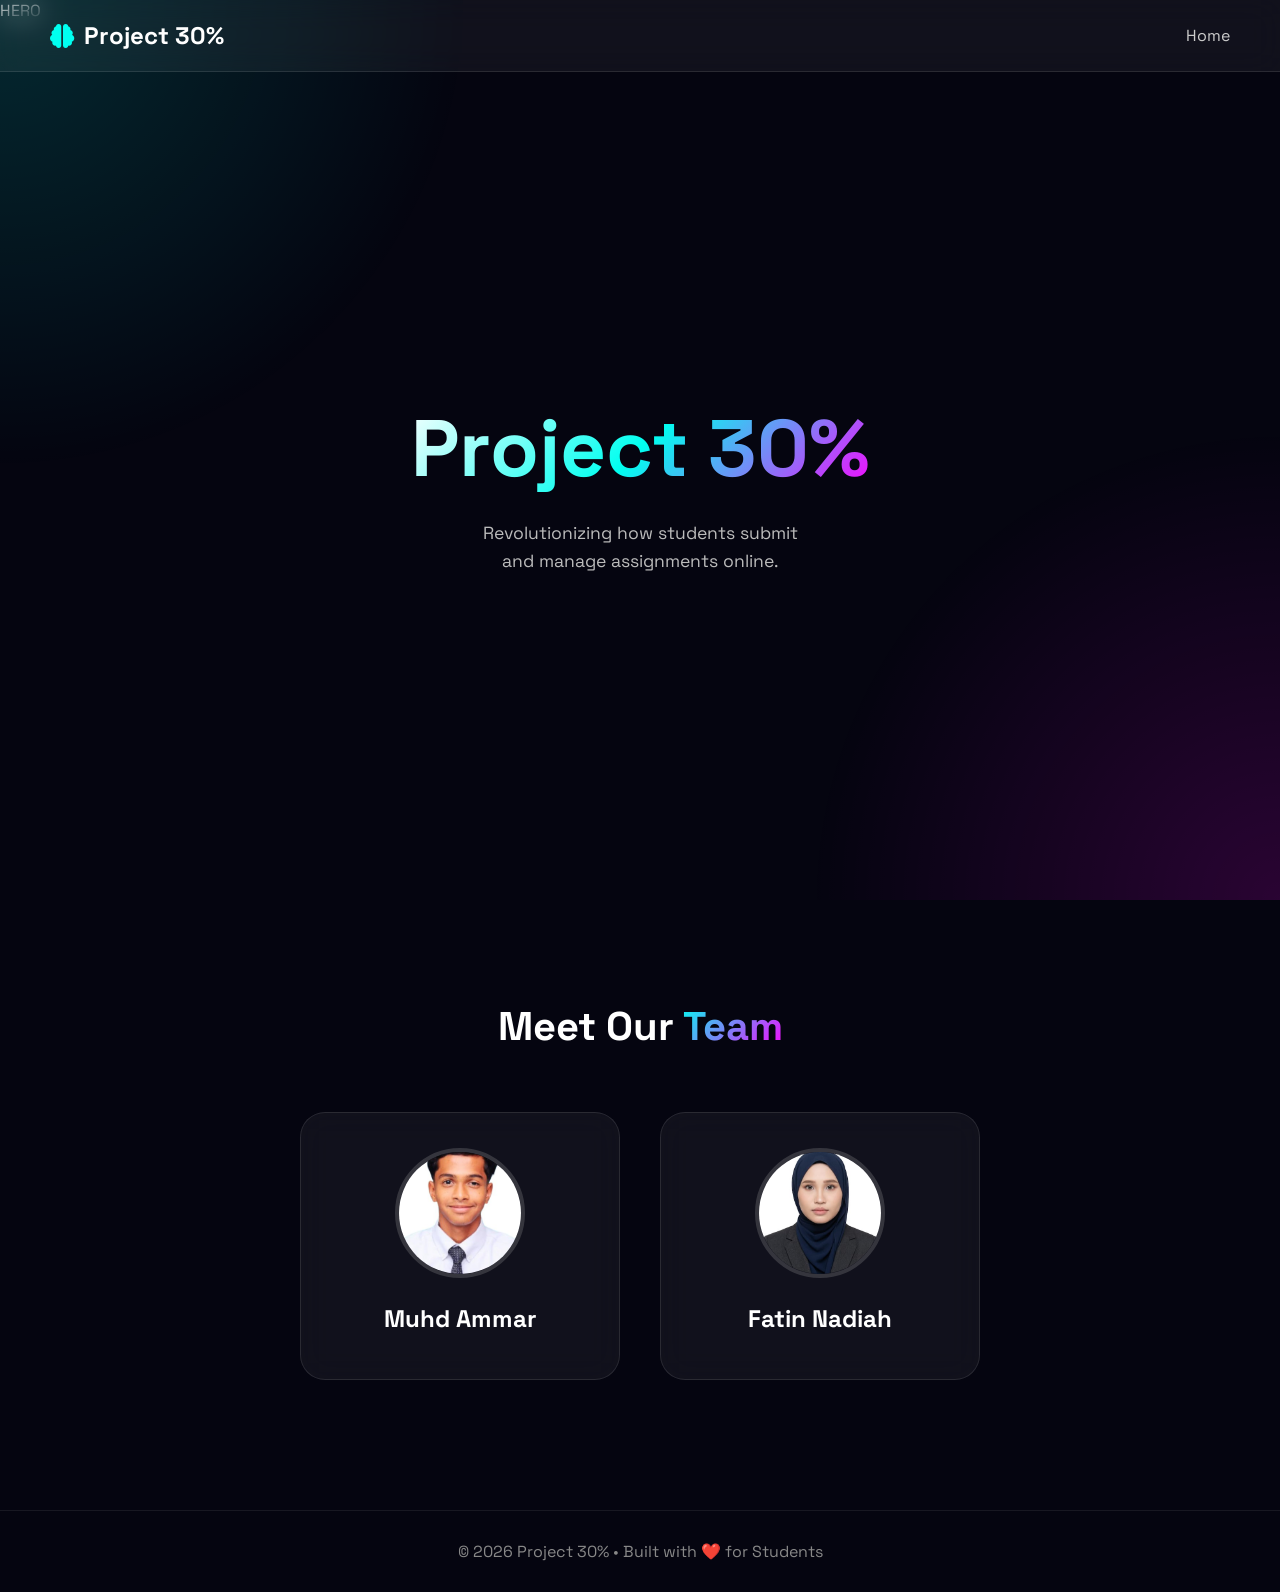
==== index.html @ 2ca09724 "Add files via upload" ====
<!DOCTYPE html>
<html lang="en">
<head>
    <meta charset="UTF-8" />
    <meta name="viewport" content="width=device-width, initial-scale=1.0"/>
    <title>JobSheet AI</title>

    <!-- CSS -->
    <link rel="stylesheet" href="style.css">

    <!-- Font Awesome -->
    <link rel="stylesheet" href="https://cdnjs.cloudflare.com/ajax/libs/font-awesome/6.4.0/css/all.min.css"/>

    <!-- Google Font -->
    <link href="https://fonts.googleapis.com/css2?family=Space+Grotesk:wght@300;400;500;600;700&display=swap" rel="stylesheet"/>
</head>

<body>

    <!-- NAVBAR -->

    <nav>
        <div class="nav-container">

            <div class="logo">
                <i class="fas fa-brain"></i>
                <span>Project 30%</span>
            </div>

            <div class="nav-links">
                <a href="#">Home</a>
                <!-- <a href="#">About</a>
                <a href="#">Team</a>
                <a href="#">Contact</a> -->
            </div>

        </div>
    </nav>

    HERO

    <section class="hero">

        <!-- <div class="badge">
            <i class="fas fa-robot"></i>
            AI Powered Assignment System
        </div>  -->

        <h1>Project 30%</h1>

        <p>
            Revolutionizing how students submit <br>
            and manage assignments online.
        </p>

        <!-- <div class="btn-group">
            <button class="btn btn-primary">
                <i class="fas fa-upload"></i>
                Submit Now
            </button>

            <button class="btn btn-secondary">
                <i class="fas fa-play"></i>
                Watch Demo
            </button>
        </div> -->

    </section>

    <!-- TEAM -->

    <section class="team-section">

        <h2 class="section-title">
            Meet Our <span class="gradient-text">Team</span>
        </h2>

        <div class="team-grid">

            <!-- CARD 1 -->

            <div class="team-card">

                <img src="photo_2026-05-17_21-55-35.jpg" class="profile-img">

                <h3>Muhd Ammar</h3>

                <!-- <p>AI Developer & Backend Engineer</p> -->

                <!-- <div class="social-icons">
                    <a href="#"><i class="fab fa-github"></i></a>
                    <a href="#"><i class="fab fa-linkedin"></i></a>
                    <a href="#"><i class="fab fa-twitter"></i></a>
                </div> -->

            </div>

            <!-- CARD 2 -->

            <div class="team-card">

                <img src="fatin.jpeg" class="profile-img">

                <h3>Fatin Nadiah</h3>

                <!-- <p>Frontend Developer & UI Designer</p> -->

                 <!-- <div class="social-icons">
                     <a href="#"><i class="fab fa-github"></i></a>
                    <a href="#"><i class="fab fa-linkedin"></i></a> 
                    <a href="#"><i class="fab fa-instagram"></i></a>
                </div>  -->

            </div>

        </div>

    </section>

    <!-- FOOTER -->

    <footer>
        © 2026 Project 30% • Built with ❤️ for Students
    </footer>

</body>
</html>
---- style.css ----
/* ================= RESET ================= */

*{
    margin:0;
    padding:0;
    box-sizing:border-box;
}

:root{
    --primary:#00fff0;
    --secondary:#ff00ff;
    --dark:#050510;
}

body{
    font-family:'Space Grotesk', sans-serif;
    background:var(--dark);
    color:white;
    overflow-x:hidden;
}

/* ================= BACKGROUND ================= */

body::before{
    content:'';
    position:fixed;
    inset:0;
    background:
    radial-gradient(circle at top left, rgba(0,255,240,0.15), transparent 30%),
    radial-gradient(circle at bottom right, rgba(255,0,255,0.15), transparent 30%);
    z-index:-1;
}

/* ================= NAVBAR ================= */

nav{
    width:100%;
    padding:20px 50px;
    position:fixed;
    top:0;
    left:0;
    z-index:100;
    backdrop-filter:blur(15px);
    background:rgba(255,255,255,0.05);
    border-bottom:1px solid rgba(255,255,255,0.1);
}

.nav-container{
    display:flex;
    justify-content:space-between;
    align-items:center;
}

.logo{
    font-size:1.5rem;
    font-weight:700;
    display:flex;
    align-items:center;
    gap:10px;
}

.logo i{
    color:var(--primary);
}

.nav-links{
    display:flex;
    gap:30px;
}

.nav-links a{
    color:#ccc;
    text-decoration:none;
    transition:0.3s;
}

.nav-links a:hover{
    color:var(--primary);
}

/* ================= HERO ================= */

.hero{
    min-height:100vh;
    display:flex;
    flex-direction:column;
    justify-content:center;
    align-items:center;
    text-align:center;
    padding:120px 20px 50px;
}

.badge{
    padding:10px 20px;
    border-radius:50px;
    background:rgba(0,255,240,0.1);
    border:1px solid rgba(0,255,240,0.3);
    margin-bottom:30px;
    font-size:0.9rem;
}

.hero h1{
    font-size:5rem;
    font-weight:800;
    background:linear-gradient(135deg,#fff,var(--primary),var(--secondary));
    -webkit-background-clip:text;
    -webkit-text-fill-color:transparent;
    margin-bottom:20px;
}

.hero p{
    font-size:1.1rem;
    color:#bbb;
    line-height:1.6;
    margin-bottom:40px;
}

/* ================= BUTTONS ================= */

.btn-group{
    display:flex;
    gap:20px;
    flex-wrap:wrap;
    justify-content:center;
}

.btn{
    padding:15px 35px;
    border:none;
    border-radius:50px;
    cursor:pointer;
    font-weight:600;
    transition:0.3s;
    font-family:inherit;
}

.btn-primary{
    background:linear-gradient(135deg,var(--primary),#00aaff);
    color:black;
}

.btn-primary:hover{
    transform:translateY(-5px);
    box-shadow:0 0 25px rgba(0,255,240,0.4);
}

.btn-secondary{
    background:rgba(255,255,255,0.08);
    color:white;
    border:1px solid rgba(255,255,255,0.1);
    backdrop-filter:blur(10px);
}

.btn-secondary:hover{
    transform:translateY(-5px);
    background:rgba(255,255,255,0.15);
}

/* ================= TEAM SECTION ================= */

.team-section{
    padding:80px 20px;
    max-width:1200px;
    margin:auto;
}

.section-title{
    text-align:center;
    font-size:2.5rem;
    margin-bottom:60px;
}

.gradient-text{
    background:linear-gradient(135deg,var(--primary),var(--secondary));
    -webkit-background-clip:text;
    -webkit-text-fill-color:transparent;
}

/* ================= CARDS ================= */

.team-grid{
    display:flex;
    justify-content:center;
    gap:40px;
    flex-wrap:wrap;
}

.team-card{
    width:320px;
    padding:35px;
    border-radius:25px;
    text-align:center;

    background:rgba(255,255,255,0.05);
    backdrop-filter:blur(15px);

    border:1px solid rgba(255,255,255,0.1);

    transition:0.4s;
}

.team-card:hover{
    transform:translateY(-10px);
    border-color:var(--primary);
    box-shadow:0 0 30px rgba(0,255,240,0.2);
}

.profile-img{
    width:130px;
    height:130px;
    border-radius:50%;
    object-fit:cover;
    margin-bottom:20px;
    border:4px solid rgba(255,255,255,0.15);
    transition:0.4s;
}

.team-card:hover .profile-img{
    transform:scale(1.08);
    border-color:var(--primary);
    box-shadow:0 0 25px rgba(0,255,240,0.5);
}

.team-card h3{
    font-size:1.5rem;
    margin-bottom:10px;
}

.team-card p{
    color:#bbb;
    margin-bottom:20px;
}

.social-icons{
    display:flex;
    justify-content:center;
    gap:15px;
}

.social-icons a{
    width:40px;
    height:40px;
    display:flex;
    align-items:center;
    justify-content:center;
    border-radius:50%;
    background:rgba(255,255,255,0.08);
    color:white;
    transition:0.3s;
    text-decoration:none;
}

.social-icons a:hover{
    background:var(--primary);
    color:black;
    transform:translateY(-3px);
}

/* ================= FOOTER ================= */

footer{
    padding:30px;
    text-align:center;
    color:#888;
    border-top:1px solid rgba(255,255,255,0.08);
    margin-top:50px;
}

/* ================= RESPONSIVE ================= */

@media(max-width:768px){

    nav{
        padding:20px;
    }

    .hero h1{
        font-size:3rem;
    }

    .section-title{
        font-size:2rem;
    }

    .team-card{
        width:100%;
        max-width:350px;
    }

}
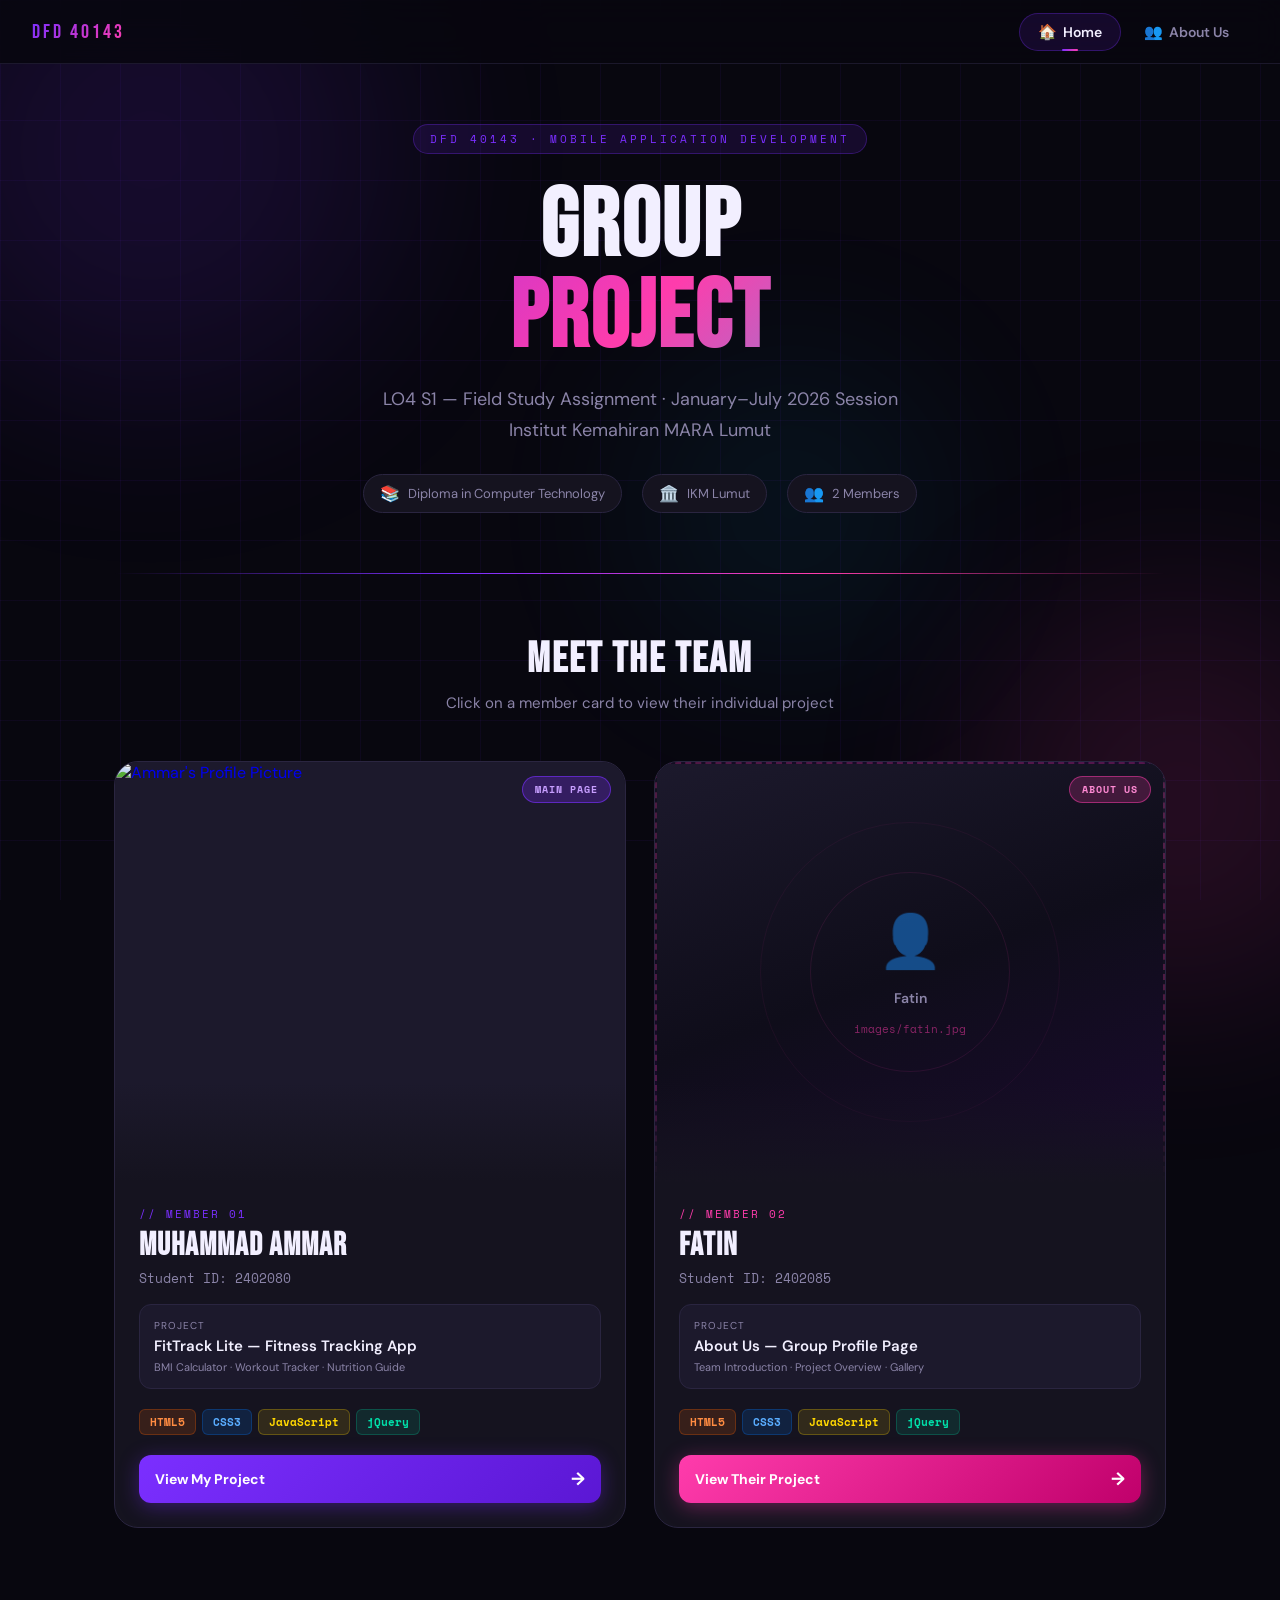
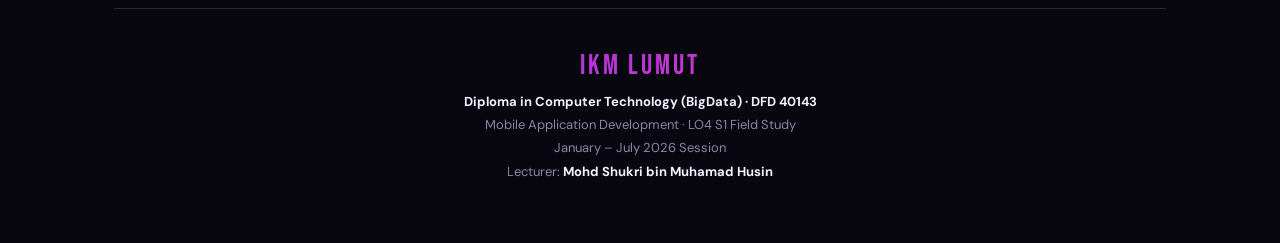
==== commit 0334b080: "fix" ====
--- a/index.html
+++ b/index.html
@@ -1,127 +1,527 @@
 <!DOCTYPE html>
 <html lang="en">
 <head>
-    <meta charset="UTF-8" />
-    <meta name="viewport" content="width=device-width, initial-scale=1.0"/>
-    <title>JobSheet AI</title>
-
-    <!-- CSS -->
-    <link rel="stylesheet" href="style.css">
-
-    <!-- Font Awesome -->
-    <link rel="stylesheet" href="https://cdnjs.cloudflare.com/ajax/libs/font-awesome/6.4.0/css/all.min.css"/>
-
-    <!-- Google Font -->
-    <link href="https://fonts.googleapis.com/css2?family=Space+Grotesk:wght@300;400;500;600;700&display=swap" rel="stylesheet"/>
+  <meta charset="UTF-8"/>
+  <meta name="viewport" content="width=device-width, initial-scale=1.0"/>
+  <title>Mobile App Development — Group Project</title>
+
+  <link rel="preconnect" href="https://fonts.googleapis.com"/>
+  <link href="https://fonts.googleapis.com/css2?family=Bebas+Neue&family=DM+Sans:ital,wght@0,300;0,400;0,500;0,600;0,700;1,400&family=Space+Mono:wght@400;700&display=swap" rel="stylesheet"/>
+  <script src="https://code.jquery.com/jquery-3.7.1.min.js"></script>
+
+  <style>
+    :root {
+      --black   : #08070F;
+      --dark    : #0F0D1A;
+      --card    : #15131F;
+      --card2   : #1C192C;
+      --purple  : #7B2FFF;
+      --purple2 : #5B17D4;
+      --accent  : #FF3CAC;
+      --gold    : #FFD700;
+      --cyan    : #00D4FF;
+      --green   : #00FF94;
+      --text    : #F2EFFF;
+      --sub     : #8B84A8;
+      --border  : #2A2540;
+    }
+
+    *, *::before, *::after { box-sizing: border-box; margin: 0; padding: 0; }
+    html { font-size: 16px; scroll-behavior: smooth; }
+    body {
+      font-family: 'DM Sans', sans-serif;
+      background: var(--black);
+      color: var(--text);
+      min-height: 100vh;
+      overflow-x: hidden;
+    }
+
+    /* Animated background grid */
+    .bg-grid {
+      position: fixed; inset: 0; z-index: 0;
+      background-image:
+        linear-gradient(rgba(123,47,255,0.06) 1px, transparent 1px),
+        linear-gradient(90deg, rgba(123,47,255,0.06) 1px, transparent 1px);
+      background-size: 60px 60px;
+      animation: gridShift 20s linear infinite;
+    }
+    @keyframes gridShift { from{background-position:0 0} to{background-position:60px 60px} }
+
+    .orb { position:fixed; border-radius:50%; filter:blur(100px); opacity:0.12; animation:float 8s ease-in-out infinite; z-index:0; pointer-events:none; }
+    .orb-1 { width:500px; height:500px; background:var(--purple); top:-100px; left:-100px; }
+    .orb-2 { width:400px; height:400px; background:var(--accent);  bottom:-100px; right:-100px; animation-delay:4s; }
+    .orb-3 { width:300px; height:300px; background:var(--cyan);    top:40%; left:50%; animation-delay:2s; opacity:0.07; }
+    @keyframes float { 0%,100%{transform:translateY(0) scale(1)} 50%{transform:translateY(-30px) scale(1.05)} }
+
+    .wrapper { position:relative; z-index:1; max-width:1100px; margin:0 auto; padding:0 24px; }
+
+    /* Header */
+    header { position:relative; z-index:1; text-align:center; padding:80px 24px 60px; }
+    .header-tag {
+      display:inline-block; font-family:'Space Mono',monospace;
+      font-size:11px; letter-spacing:3px; text-transform:uppercase;
+      color:var(--purple); background:rgba(123,47,255,0.12);
+      border:1px solid rgba(123,47,255,0.3); border-radius:99px;
+      padding:6px 16px; margin-bottom:28px;
+      animation:tagIn 0.6s ease both;
+    }
+    @keyframes tagIn { from{opacity:0;transform:translateY(-10px)} to{opacity:1;transform:translateY(0)} }
+
+    .hero-title {
+      font-family:'Bebas Neue',sans-serif;
+      font-size:clamp(48px,9vw,96px); line-height:0.95;
+      letter-spacing:2px; margin-bottom:20px;
+      animation:titleIn 0.8s cubic-bezier(0.16,1,0.3,1) 0.1s both;
+    }
+    @keyframes titleIn { from{opacity:0;transform:translateY(30px)} to{opacity:1;transform:translateY(0)} }
+    .hero-title .line-1 { display:block; color:var(--text); }
+    .hero-title .line-2 {
+      display:block;
+      background:linear-gradient(135deg,var(--purple),var(--accent),var(--cyan));
+      -webkit-background-clip:text; -webkit-text-fill-color:transparent; background-clip:text;
+      animation:gradientShift 4s ease-in-out infinite alternate;
+    }
+    @keyframes gradientShift { from{filter:hue-rotate(0deg)} to{filter:hue-rotate(30deg)} }
+
+    .hero-sub {
+      font-size:clamp(15px,2vw,18px); color:var(--sub);
+      max-width:560px; margin:0 auto 16px; line-height:1.7;
+      animation:subIn 0.8s ease 0.3s both;
+    }
+    @keyframes subIn { from{opacity:0;transform:translateY(16px)} to{opacity:1;transform:translateY(0)} }
+
+    .hero-meta { display:flex; justify-content:center; gap:20px; flex-wrap:wrap; margin-top:28px; animation:subIn 0.8s ease 0.5s both; }
+    .meta-chip { display:flex; align-items:center; gap:8px; background:var(--card); border:1px solid var(--border); border-radius:99px; padding:8px 16px; font-size:13px; color:var(--sub); }
+    .meta-chip span { font-size:16px; }
+
+    .divider { width:100%; height:1px; background:linear-gradient(90deg,transparent,var(--purple),var(--accent),transparent); margin:0 auto 60px; animation:subIn 0.8s ease 0.6s both; }
+
+    .section-label { text-align:center; margin-bottom:48px; animation:subIn 0.8s ease 0.7s both; }
+    .section-label h2 { font-family:'Bebas Neue',sans-serif; font-size:clamp(28px,5vw,42px); letter-spacing:2px; color:var(--text); margin-bottom:8px; }
+    .section-label p  { font-size:15px; color:var(--sub); }
+
+    /* Cards grid */
+    .members-grid { display:grid; grid-template-columns:repeat(auto-fit,minmax(300px,1fr)); gap:28px; margin-bottom:80px; }
+
+    /* Member card */
+    .member-card {
+      position:relative; background:var(--card); border:1px solid var(--border);
+      border-radius:24px; overflow:hidden; cursor:pointer; text-decoration:none;
+      display:block;
+      transition:transform 0.4s cubic-bezier(0.34,1.56,0.64,1), border-color 0.3s, box-shadow 0.3s;
+      animation:cardIn 0.8s cubic-bezier(0.16,1,0.3,1) both;
+    }
+    .member-card:nth-child(1) { animation-delay:0.8s; }
+    .member-card:nth-child(2) { animation-delay:1.0s; }
+    @keyframes cardIn { from{opacity:0;transform:translateY(40px) scale(0.95)} to{opacity:1;transform:translateY(0) scale(1)} }
+
+    .member-card:hover { transform:translateY(-8px) scale(1.01); border-color:var(--purple); box-shadow:0 20px 60px rgba(123,47,255,0.25); }
+    .member-card:nth-child(2):hover { border-color:var(--accent); box-shadow:0 20px 60px rgba(255,60,172,0.25); }
+
+    .card-glow { position:absolute; top:0; left:0; right:0; height:3px; background:linear-gradient(90deg,var(--purple),var(--cyan)); opacity:0; transition:opacity 0.3s; }
+    .member-card:nth-child(2) .card-glow { background:linear-gradient(90deg,var(--accent),var(--gold)); }
+    .member-card:hover .card-glow { opacity:1; }
+
+    /* ============================================
+       PHOTO SECTION — STATIC IMAGE
+       Letak gambar dalam folder images/
+       Nama fail: images/ammar.jpg dan images/fatin.jpg
+    ============================================ */
+    .card-photo-wrap {
+      position:relative; width:100%; height:420px;
+      overflow:hidden; background:var(--card2);
+    }
+
+    /* Gambar sebenar — tunjuk badan penuh */
+    .card-photo {
+      width:100%; height:100%;
+      object-fit:cover;
+      object-position:center 15%;  /* fokus badan — bukan muka je */
+      display:block;
+      transition:transform 0.5s ease;
+    }
+    .member-card:hover .card-photo { transform:scale(1.04); }
+
+    /* Placeholder — muncul bila gambar tak jumpa */
+    .card-photo-placeholder {
+      width:100%; height:100%;
+      display:flex; flex-direction:column; align-items:center; justify-content:center; gap:14px;
+      background: linear-gradient(160deg, #1C192C 0%, #0F0D1A 50%, #1a0a2e 100%);
+      border: 2px dashed rgba(255,60,172,0.25);
+      position: relative;
+      overflow: hidden;
+    }
+    /* Decorative rings behind placeholder */
+    .card-photo-placeholder::before {
+      content: '';
+      position: absolute;
+      width: 200px; height: 200px;
+      border-radius: 50%;
+      border: 1px solid rgba(255,60,172,0.1);
+      top: 50%; left: 50%;
+      transform: translate(-50%,-50%);
+    }
+    .card-photo-placeholder::after {
+      content: '';
+      position: absolute;
+      width: 300px; height: 300px;
+      border-radius: 50%;
+      border: 1px solid rgba(255,60,172,0.06);
+      top: 50%; left: 50%;
+      transform: translate(-50%,-50%);
+    }
+    .placeholder-icon { font-size: 52px; position: relative; z-index: 1; opacity: 0.6; }
+    .placeholder-text { font-size:14px; color:var(--sub); font-weight:600; position:relative; z-index:1; }
+    .placeholder-hint { font-size:11px; color:rgba(255,60,172,0.5); font-family:'Space Mono',monospace; position:relative; z-index:1; }
+
+    .card-photo-overlay { position:absolute; bottom:0; left:0; right:0; height:100px; background:linear-gradient(transparent,var(--card)); }
+
+    .card-role-badge {
+      position:absolute; top:14px; right:14px;
+      font-family:'Space Mono',monospace; font-size:10px; letter-spacing:1px;
+      padding:5px 12px; border-radius:99px; font-weight:700; text-transform:uppercase;
+    }
+    .badge-primary   { background:rgba(123,47,255,0.25); border:1px solid rgba(123,47,255,0.6); color:#C79EFF; }
+    .badge-secondary { background:rgba(255,60,172,0.2);  border:1px solid rgba(255,60,172,0.5); color:#FF8AD4; }
+
+    /* Card body */
+    .card-body { padding:24px; }
+    .card-number { font-family:'Space Mono',monospace; font-size:11px; color:var(--purple); letter-spacing:2px; margin-bottom:8px; }
+    .member-card:nth-child(2) .card-number { color:var(--accent); }
+    .card-name { font-family:'Bebas Neue',sans-serif; font-size:32px; letter-spacing:1px; line-height:1; margin-bottom:6px; color:var(--text); }
+    .card-id   { font-size:13px; color:var(--sub); margin-bottom:16px; font-family:'Space Mono',monospace; }
+
+    .card-project { background:var(--card2); border-radius:12px; padding:14px; margin-bottom:20px; border:1px solid var(--border); }
+    .cp-label { font-size:10px; color:var(--sub); text-transform:uppercase; letter-spacing:1px; margin-bottom:4px; }
+    .cp-title { font-size:15px; font-weight:600; color:var(--text); }
+    .cp-tech  { font-size:11px; color:var(--sub); margin-top:4px; }
+
+    .card-tags { display:flex; flex-wrap:wrap; gap:6px; margin-bottom:20px; }
+    .tag { font-size:11px; font-weight:600; padding:4px 10px; border-radius:6px; font-family:'Space Mono',monospace; }
+    .tag-html { background:rgba(255,100,0,0.15); color:#FF8C42; border:1px solid rgba(255,100,0,0.25); }
+    .tag-css  { background:rgba(0,120,255,0.15); color:#5AADFF; border:1px solid rgba(0,120,255,0.25); }
+    .tag-js   { background:rgba(255,210,0,0.12); color:#FFD700; border:1px solid rgba(255,210,0,0.25); }
+    .tag-jq   { background:rgba(0,200,150,0.12); color:#00E0AA; border:1px solid rgba(0,200,150,0.25); }
+
+    .card-cta {
+      display:flex; align-items:center; justify-content:space-between;
+      width:100%; padding:12px 16px; border-radius:12px;
+      font-size:14px; font-weight:700; font-family:'DM Sans',sans-serif;
+      cursor:pointer; border:none; text-decoration:none; color:#fff;
+      transition:transform 0.2s, box-shadow 0.2s;
+    }
+    .member-card:nth-child(1) .card-cta { background:linear-gradient(135deg,var(--purple),var(--purple2)); box-shadow:0 4px 20px rgba(123,47,255,0.35); }
+    .member-card:nth-child(2) .card-cta { background:linear-gradient(135deg,var(--accent),#C0006B); box-shadow:0 4px 20px rgba(255,60,172,0.35); }
+    .card-cta:hover { transform:translateY(-2px); }
+    .cta-arrow { font-size:18px; transition:transform 0.2s; }
+    .member-card:hover .cta-arrow { transform:translateX(4px); }
+
+    /* Footer */
+    .footer-info { text-align:center; padding:40px 24px 60px; border-top:1px solid var(--border); animation:subIn 0.8s ease 1.2s both; }
+    .footer-logo { font-family:'Bebas Neue',sans-serif; font-size:28px; letter-spacing:3px; background:linear-gradient(135deg,var(--purple),var(--accent)); -webkit-background-clip:text; -webkit-text-fill-color:transparent; background-clip:text; margin-bottom:8px; }
+    .footer-sub  { font-size:13px; color:var(--sub); line-height:1.8; }
+    .footer-sub strong { color:var(--text); }
+
+    /* Toast */
+    #toast {
+      position:fixed; bottom:30px; left:50%; transform:translateX(-50%);
+      background:var(--card); border:1px solid var(--border); border-radius:12px;
+      padding:12px 24px; font-size:14px; font-weight:500;
+      box-shadow:0 8px 32px rgba(0,0,0,0.5); z-index:999;
+      white-space:nowrap; display:none; max-width:90vw; text-align:center;
+      animation:toastIn 0.3s ease;
+    }
+    @keyframes toastIn { from{opacity:0;transform:translateX(-50%) translateY(10px)} to{opacity:1;transform:translateX(-50%) translateY(0)} }
+
+    /* ============================================
+       NAVBAR
+    ============================================ */
+    .navbar {
+      position: fixed;
+      top: 0; left: 0; right: 0;
+      z-index: 100;
+      display: flex;
+      align-items: center;
+      justify-content: space-between;
+      padding: 0 32px;
+      height: 64px;
+      background: rgba(8,7,15,0.85);
+      backdrop-filter: blur(16px);
+      -webkit-backdrop-filter: blur(16px);
+      border-bottom: 1px solid rgba(42,37,64,0.6);
+    }
+
+    /* Logo kiri */
+    .nav-logo {
+      font-family: 'Bebas Neue', sans-serif;
+      font-size: 20px;
+      letter-spacing: 3px;
+      background: linear-gradient(135deg, var(--purple), var(--accent));
+      -webkit-background-clip: text;
+      -webkit-text-fill-color: transparent;
+      background-clip: text;
+      text-decoration: none;
+    }
+
+    /* Tab links */
+    .nav-tabs {
+      display: flex;
+      align-items: center;
+      gap: 4px;
+    }
+    .nav-tab {
+      display: flex;
+      align-items: center;
+      gap: 6px;
+      padding: 8px 18px;
+      border-radius: 99px;
+      font-size: 14px;
+      font-weight: 600;
+      font-family: 'DM Sans', sans-serif;
+      text-decoration: none;
+      color: var(--sub);
+      border: 1px solid transparent;
+      transition: all 0.2s ease;
+      position: relative;
+    }
+    .nav-tab:hover {
+      color: var(--text);
+      background: rgba(255,255,255,0.05);
+    }
+    .nav-tab.active {
+      color: var(--text);
+      background: rgba(123,47,255,0.12);
+      border-color: rgba(123,47,255,0.3);
+    }
+    .nav-tab .tab-icon { font-size: 15px; }
+
+    /* Active dot indicator */
+    .nav-tab.active::after {
+      content: '';
+      position: absolute;
+      bottom: -1px; left: 50%;
+      transform: translateX(-50%);
+      width: 16px; height: 2px;
+      background: linear-gradient(90deg, var(--purple), var(--accent));
+      border-radius: 99px;
+    }
+
+    /* Push content below navbar */
+    body { padding-top: 64px; }
+    header { padding-top: 60px; }
+
+    /* Mobile navbar */
+    @media (max-width: 480px) {
+      .navbar { padding: 0 16px; }
+      .nav-logo { font-size: 16px; }
+      .nav-tab  { padding: 7px 12px; font-size: 13px; }
+      .nav-tab .tab-icon { display: none; }
+    }
+
+    /* Responsive */
+    @media (max-width:640px) {
+      header { padding:50px 16px 40px; }
+      .hero-meta { gap:10px; }
+      .members-grid { grid-template-columns:1fr; gap:20px; }
+      .card-photo-wrap { height:340px; }
+    }
+    @media (min-width:900px) {
+      .members-grid { grid-template-columns:1fr 1fr; }
+    }
+  </style>
 </head>
-
 <body>
 
-    <!-- NAVBAR -->
-
-    <nav>
-        <div class="nav-container">
-
-            <div class="logo">
-                <i class="fas fa-brain"></i>
-                <span>Project 30%</span>
-            </div>
-
-            <div class="nav-links">
-                <a href="#">Home</a>
-                <!-- <a href="#">About</a>
-                <a href="#">Team</a>
-                <a href="#">Contact</a> -->
-            </div>
-
+  <div class="bg-grid"></div>
+  <div class="orb orb-1"></div>
+  <div class="orb orb-2"></div>
+  <div class="orb orb-3"></div>
+
+  <!-- ============================================
+       NAVBAR
+  ============================================ -->
+  <nav class="navbar">
+    <!-- Logo / Brand -->
+    <a href="index.html" class="nav-logo">DFD 40143</a>
+
+    <!-- Tab links -->
+    <div class="nav-tabs">
+      <!-- Tab 1: Home — pergi ke main page (active sekarang) -->
+      <a href="index.html" class="nav-tab active">
+        <span class="tab-icon">🏠</span>
+        <span>Home</span>
+      </a>
+
+      <!-- Tab 2: About Us — pergi ke project Fatin -->
+      <!-- ⚠️ Tukar "about.html" ikut nama fail rakan awak -->
+      <a href="about.html" class="nav-tab">
+        <span class="tab-icon">👥</span>
+        <span>About Us</span>
+      </a>
+    </div>
+  </nav>
+
+  <header>
+    <div class="header-tag">DFD 40143 · Mobile Application Development</div>
+    <h1 class="hero-title">
+      <span class="line-1">GROUP</span>
+      <span class="line-2">PROJECT</span>
+    </h1>
+    <p class="hero-sub">
+      LO4 S1 — Field Study Assignment · January–July 2026 Session<br/>
+      Institut Kemahiran MARA Lumut
+    </p>
+    <div class="hero-meta">
+      <div class="meta-chip"><span>📚</span> Diploma in Computer Technology</div>
+      <div class="meta-chip"><span>🏛️</span> IKM Lumut</div>
+      <div class="meta-chip"><span>👥</span> 2 Members</div>
+    </div>
+  </header>
+
+  <div class="wrapper">
+    <div class="divider"></div>
+
+    <div class="section-label">
+      <h2>MEET THE TEAM</h2>
+      <p>Click on a member card to view their individual project</p>
+    </div>
+
+    <div class="members-grid">
+
+      <!-- ===== CARD 1 — MUHAMMAD AMMAR ===== -->
+      <a class="member-card" href="https://amru0920.github.io/FitTrack/">
+        <div class="card-glow"></div>
+
+        <div class="card-photo-wrap">
+          <!--
+            =====================================================
+            TUKAR NAMA FAIL GAMBAR AWAK DI SINI
+            Letak gambar dalam folder: images/
+            Contoh: images/ammar.jpg  atau  images/ammar.png
+            =====================================================
+          -->
+          <img class="card-photo" 
+     src="https://github.com/amru0920/FitTrack/blob/main/images/ammar.jpeg?raw=true" 
+     alt="Ammar's Profile Picture">
+               alt="Muhammad Ammar"
+               onerror="this.style.display='none'; document.getElementById('ph1').style.display='flex'"/>
+
+          <!-- Placeholder — muncul kalau gambar tak jumpa -->
+          <div id="ph1" class="card-photo-placeholder" style="display:none">
+            <span class="placeholder-icon">👤</span>
+            <span class="placeholder-text">Muhammad Ammar</span>
+            <span class="placeholder-hint">images/ammar.jpeg</span>
+          </div>
+
+          <div class="card-photo-overlay"></div>
+          <span class="card-role-badge badge-primary">Main Page</span>
         </div>
-    </nav>
-
-    HERO
-
-    <section class="hero">
-
-        <!-- <div class="badge">
-            <i class="fas fa-robot"></i>
-            AI Powered Assignment System
-        </div>  -->
-
-        <h1>Project 30%</h1>
-
-        <p>
-            Revolutionizing how students submit <br>
-            and manage assignments online.
-        </p>
-
-        <!-- <div class="btn-group">
-            <button class="btn btn-primary">
-                <i class="fas fa-upload"></i>
-                Submit Now
-            </button>
-
-            <button class="btn btn-secondary">
-                <i class="fas fa-play"></i>
-                Watch Demo
-            </button>
-        </div> -->
-
-    </section>
-
-    <!-- TEAM -->
-
-    <section class="team-section">
-
-        <h2 class="section-title">
-            Meet Our <span class="gradient-text">Team</span>
-        </h2>
-
-        <div class="team-grid">
-
-            <!-- CARD 1 -->
-
-            <div class="team-card">
-
-                <img src="photo_2026-05-17_21-55-35.jpg" class="profile-img">
-
-                <h3>Muhd Ammar</h3>
-
-                <!-- <p>AI Developer & Backend Engineer</p> -->
-
-                <!-- <div class="social-icons">
-                    <a href="#"><i class="fab fa-github"></i></a>
-                    <a href="#"><i class="fab fa-linkedin"></i></a>
-                    <a href="#"><i class="fab fa-twitter"></i></a>
-                </div> -->
-
-            </div>
-
-            <!-- CARD 2 -->
-
-            <div class="team-card">
-
-                <img src="fatin.jpeg" class="profile-img">
-
-                <h3>Fatin Nadiah</h3>
-
-                <!-- <p>Frontend Developer & UI Designer</p> -->
-
-                 <!-- <div class="social-icons">
-                     <a href="#"><i class="fab fa-github"></i></a>
-                    <a href="#"><i class="fab fa-linkedin"></i></a> 
-                    <a href="#"><i class="fab fa-instagram"></i></a>
-                </div>  -->
-
-            </div>
-
+
+        <div class="card-body">
+          <p class="card-number">// MEMBER 01</p>
+          <h2 class="card-name">MUHAMMAD AMMAR</h2>
+          <p class="card-id">Student ID: 2402080</p>
+
+          <div class="card-project">
+            <p class="cp-label">Project</p>
+            <p class="cp-title">FitTrack Lite — Fitness Tracking App</p>
+            <p class="cp-tech">BMI Calculator · Workout Tracker · Nutrition Guide</p>
+          </div>
+
+          <div class="card-tags">
+            <span class="tag tag-html">HTML5</span>
+            <span class="tag tag-css">CSS3</span>
+            <span class="tag tag-js">JavaScript</span>
+            <span class="tag tag-jq">jQuery</span>
+          </div>
+
+          <div class="card-cta">
+            <span>View My Project</span>
+            <span class="cta-arrow">→</span>
+          </div>
         </div>
-
-    </section>
-
-    <!-- FOOTER -->
-
-    <footer>
-        © 2026 Project 30% • Built with ❤️ for Students
+      </a>
+
+      <!-- ===== CARD 2 — FATIN ===== -->
+      <a class="member-card" href="about.html">
+        <div class="card-glow"></div>
+
+        <div class="card-photo-wrap">
+          <!--
+            =====================================================
+            TUKAR NAMA FAIL GAMBAR FATIN DI SINI
+            Letak gambar dalam folder: images/
+            Contoh: images/fatin.jpg  atau  images/fatin.png
+            =====================================================
+          -->
+          <img class="card-photo"
+               src="images/fatin.jpg"
+               alt="Fatin"
+               onerror="this.style.display='none'; document.getElementById('ph2').style.display='flex'"/>
+
+          <!-- Placeholder — muncul kalau gambar tak jumpa -->
+          <div id="ph2" class="card-photo-placeholder" style="display:none">
+            <span class="placeholder-icon">👤</span>
+            <span class="placeholder-text">Fatin</span>
+            <span class="placeholder-hint">images/fatin.jpg</span>
+          </div>
+
+          <div class="card-photo-overlay"></div>
+          <span class="card-role-badge badge-secondary">About Us</span>
+        </div>
+
+        <div class="card-body">
+          <p class="card-number">// MEMBER 02</p>
+          <h2 class="card-name">FATIN</h2>
+          <p class="card-id">Student ID: 2402085</p>
+
+          <div class="card-project">
+            <p class="cp-label">Project</p>
+            <p class="cp-title">About Us — Group Profile Page</p>
+            <p class="cp-tech">Team Introduction · Project Overview · Gallery</p>
+          </div>
+
+          <div class="card-tags">
+            <span class="tag tag-html">HTML5</span>
+            <span class="tag tag-css">CSS3</span>
+            <span class="tag tag-js">JavaScript</span>
+            <span class="tag tag-jq">jQuery</span>
+          </div>
+
+          <div class="card-cta">
+            <span>View Their Project</span>
+            <span class="cta-arrow">→</span>
+          </div>
+        </div>
+      </a>
+
+    </div>
+
+    <footer class="footer-info">
+      <p class="footer-logo">IKM LUMUT</p>
+      <p class="footer-sub">
+        <strong>Diploma in Computer Technology (BigData) · DFD 40143</strong><br/>
+        Mobile Application Development · LO4 S1 Field Study<br/>
+        January – July 2026 Session<br/>
+        Lecturer: <strong>Mohd Shukri bin Muhamad Husin</strong>
+      </p>
     </footer>
-
+  </div>
+
+  <div id="toast"></div>
+
+  <script>
+  $(function() {
+    // Hover ripple effect
+    $('.member-card').on('mousemove', function(e) {
+      const rect = this.getBoundingClientRect();
+      const x = ((e.clientX - rect.left) / rect.width  * 100).toFixed(1);
+      const y = ((e.clientY - rect.top)  / rect.height * 100).toFixed(1);
+      $(this).css('background', `radial-gradient(circle at ${x}% ${y}%, #1C192C 0%, #15131F 60%)`);
+    }).on('mouseleave', function() {
+      $(this).css('background', 'var(--card)');
+    });
+  });
+  </script>
 </body>
 </html>
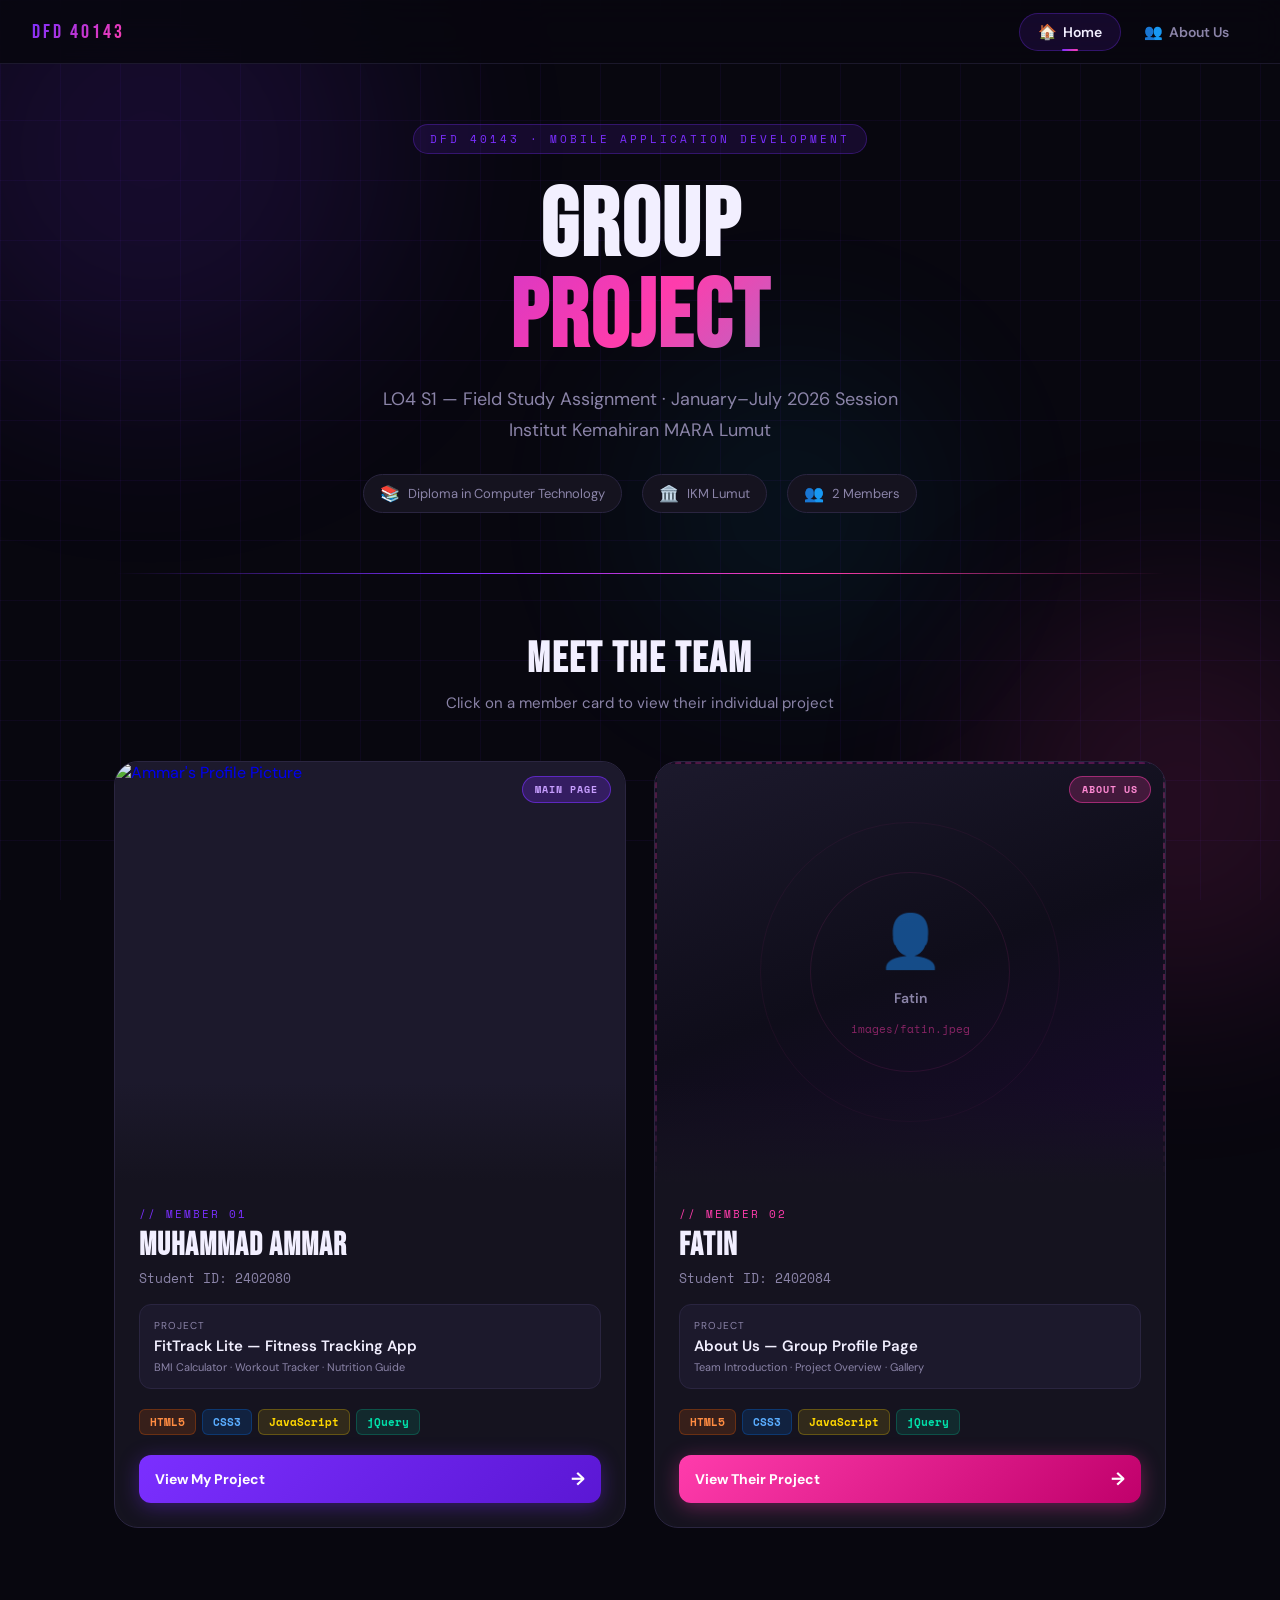
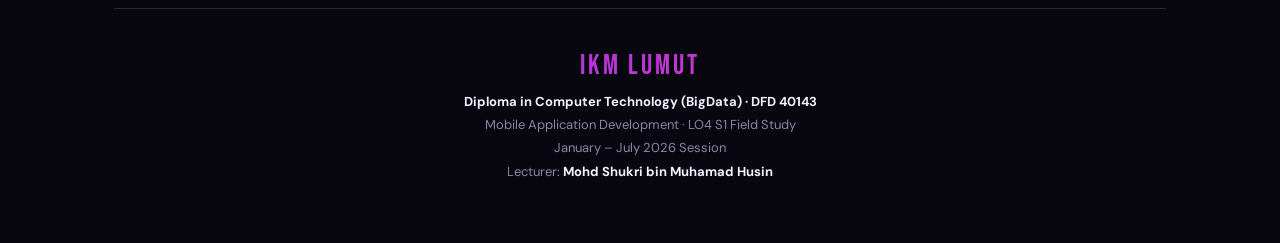
==== commit 932c2e79: "Update index.html" ====
--- a/index.html
+++ b/index.html
@@ -443,7 +443,7 @@
       </a>
 
       <!-- ===== CARD 2 — FATIN ===== -->
-      <a class="member-card" href="about.html">
+      <a class="member-card" href="https://nadiahkhir831-hue.github.io/project-30-/">
         <div class="card-glow"></div>
 
         <div class="card-photo-wrap">
@@ -455,7 +455,7 @@
             =====================================================
           -->
           <img class="card-photo"
-               src="images/fatin.jpg"
+               src="https://github.com/nadiahkhir831-hue/project-30-/blob/main/images/fatin.jpeg"
                alt="Fatin"
                onerror="this.style.display='none'; document.getElementById('ph2').style.display='flex'"/>
 
@@ -463,7 +463,7 @@
           <div id="ph2" class="card-photo-placeholder" style="display:none">
             <span class="placeholder-icon">👤</span>
             <span class="placeholder-text">Fatin</span>
-            <span class="placeholder-hint">images/fatin.jpg</span>
+            <span class="placeholder-hint">images/fatin.jpeg</span>
           </div>
 
           <div class="card-photo-overlay"></div>
@@ -473,7 +473,7 @@
         <div class="card-body">
           <p class="card-number">// MEMBER 02</p>
           <h2 class="card-name">FATIN</h2>
-          <p class="card-id">Student ID: 2402085</p>
+          <p class="card-id">Student ID: 2402084</p>
 
           <div class="card-project">
             <p class="cp-label">Project</p>
@@ -524,4 +524,4 @@
   });
   </script>
 </body>
-</html>+</html>
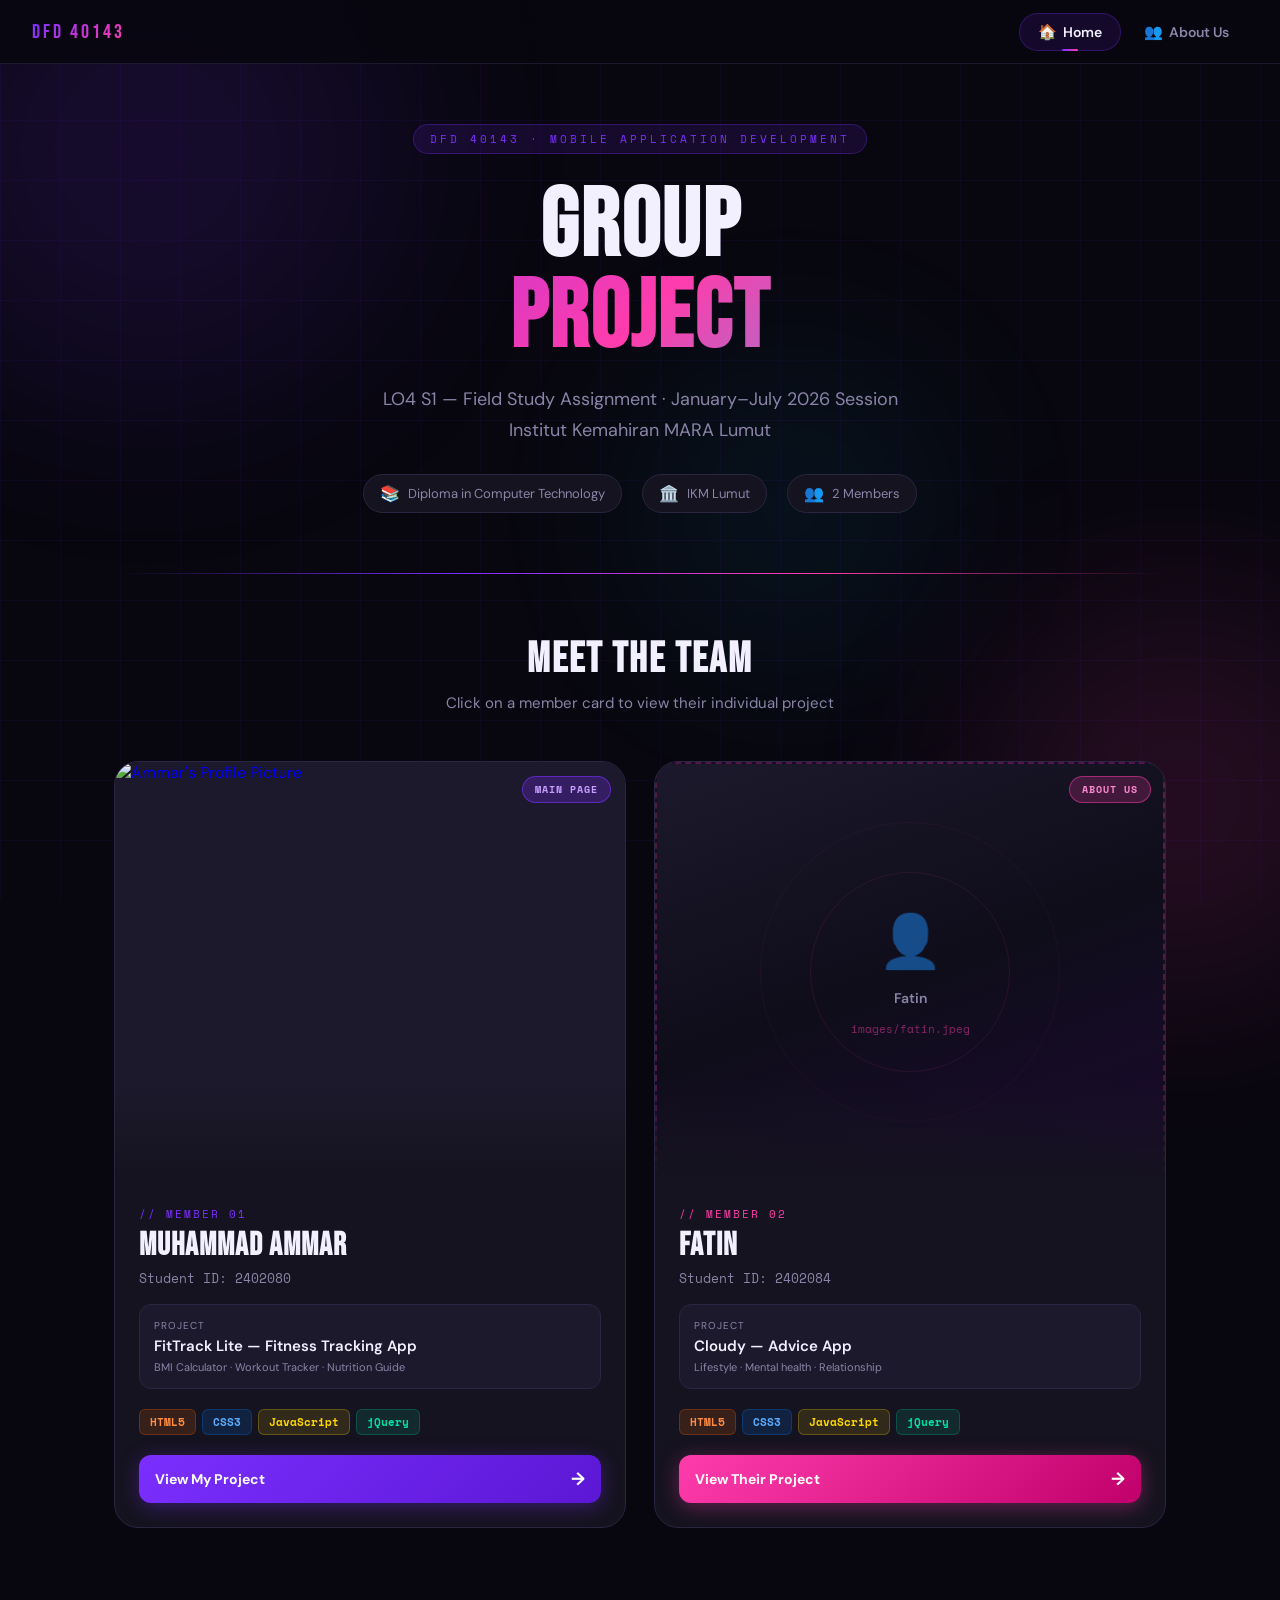
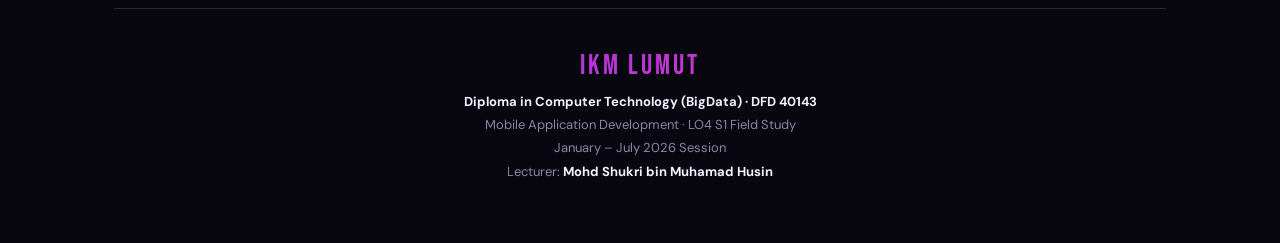
==== commit 48cdc46a: "Update index.html" ====
--- a/index.html
+++ b/index.html
@@ -477,8 +477,8 @@
 
           <div class="card-project">
             <p class="cp-label">Project</p>
-            <p class="cp-title">About Us — Group Profile Page</p>
-            <p class="cp-tech">Team Introduction · Project Overview · Gallery</p>
+            <p class="cp-title">Cloudy — Advice App</p>
+            <p class="cp-tech">Lifestyle · Mental health · Relationship</p>
           </div>
 
           <div class="card-tags">
